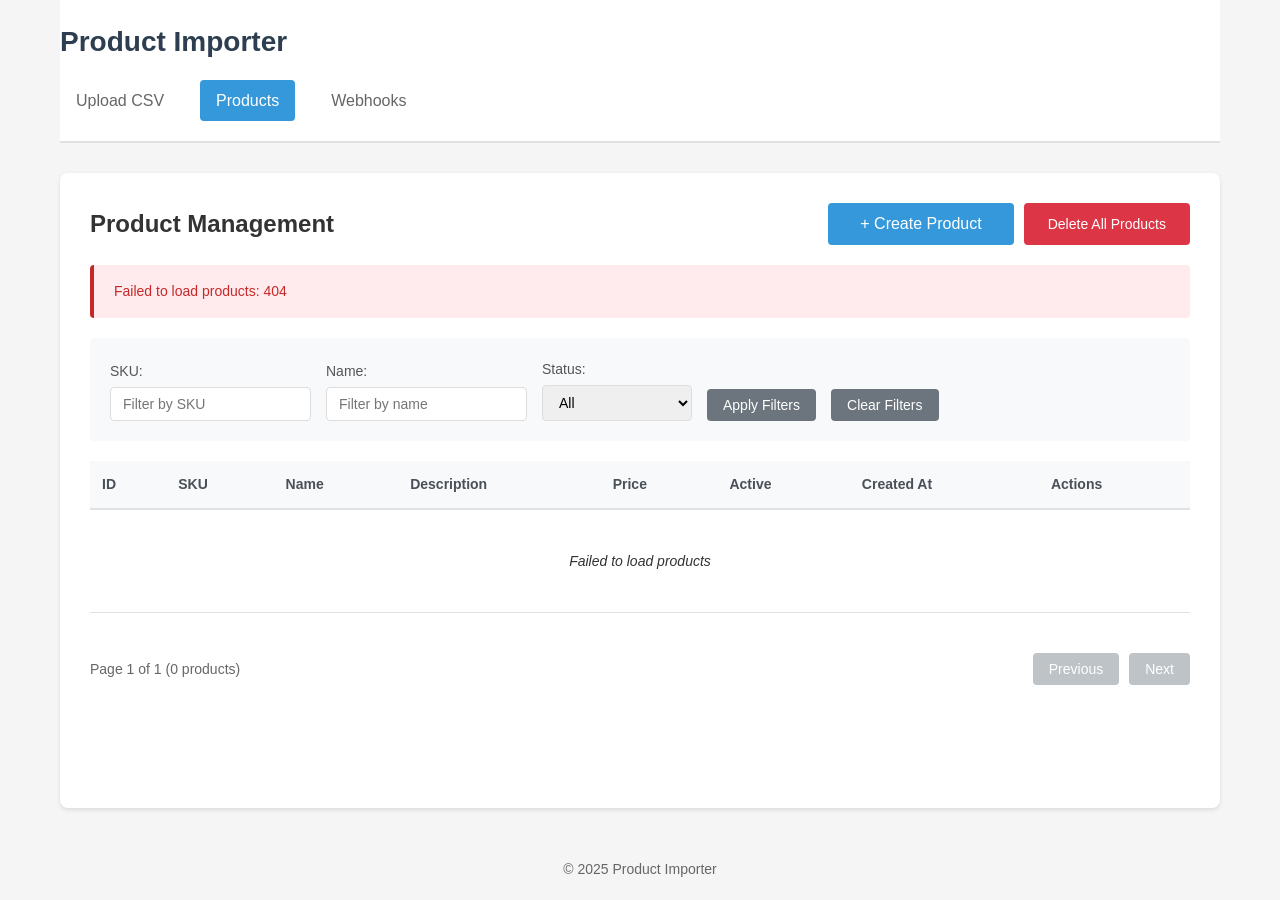
==== frontend/products.html @ 50454045 "Add product management functionality with pagination, filtering, and CRUD operations - Implement pro" ====
<!DOCTYPE html>
<html lang="en">
<head>
    <meta charset="UTF-8">
    <meta name="viewport" content="width=device-width, initial-scale=1.0">
    <title>Product Importer - Products</title>
    <link rel="stylesheet" href="styles.css">
</head>
<body>
    <div class="container">
        <header>
            <h1>Product Importer</h1>
            <nav>
                <a href="/">Upload CSV</a>
                <a href="/products.html" class="active">Products</a>
                <a href="/webhooks.html">Webhooks</a>
            </nav>
        </header>

        <main>
            <section class="products-section">
                <div class="section-header">
                    <h2>Product Management</h2>
                    <div class="header-actions">
                        <button id="createProductBtn" class="btn-primary">+ Create Product</button>
                        <button id="deleteAllBtn" class="btn-danger">Delete All Products</button>
                    </div>
                </div>

                <!-- Alert/Message Area -->
                <div id="alertSection" class="alert-section hidden">
                    <div id="alertMessage" class="alert-message"></div>
                </div>

                <!-- Filter Bar -->
                <div class="filter-bar">
                    <div class="filter-group">
                        <label for="filterSku">SKU:</label>
                        <input type="text" id="filterSku" placeholder="Filter by SKU">
                    </div>
                    <div class="filter-group">
                        <label for="filterName">Name:</label>
                        <input type="text" id="filterName" placeholder="Filter by name">
                    </div>
                    <div class="filter-group">
                        <label for="filterActive">Status:</label>
                        <select id="filterActive">
                            <option value="">All</option>
                            <option value="true">Active</option>
                            <option value="false">Inactive</option>
                        </select>
                    </div>
                    <button id="applyFiltersBtn" class="btn-secondary">Apply Filters</button>
                    <button id="clearFiltersBtn" class="btn-secondary">Clear Filters</button>
                </div>

                <!-- Products Table -->
                <div class="table-wrapper">
                    <table class="products-table">
                        <thead>
                            <tr>
                                <th>ID</th>
                                <th>SKU</th>
                                <th>Name</th>
                                <th>Description</th>
                                <th>Price</th>
                                <th>Active</th>
                                <th>Created At</th>
                                <th>Actions</th>
                            </tr>
                        </thead>
                        <tbody id="productsTableBody">
                            <tr>
                                <td colspan="8" class="loading-cell">Loading products...</td>
                            </tr>
                        </tbody>
                    </table>
                </div>

                <!-- Pagination Controls -->
                <div class="pagination-controls">
                    <div class="pagination-info">
                        <span id="paginationInfo">Page 1 of 1 (0 products)</span>
                    </div>
                    <div class="pagination-buttons">
                        <button id="prevPageBtn" class="btn-secondary" disabled>Previous</button>
                        <button id="nextPageBtn" class="btn-secondary" disabled>Next</button>
                    </div>
                </div>
            </section>
        </main>

        <footer>
            <p>&copy; 2025 Product Importer</p>
        </footer>
    </div>

    <!-- Product Modal (Create/Edit) -->
    <div id="productModal" class="modal hidden">
        <div class="modal-content">
            <div class="modal-header">
                <h3 id="modalTitle">Create Product</h3>
                <button class="modal-close" id="closeModalBtn">&times;</button>
            </div>
            <form id="productForm">
                <input type="hidden" id="productId">
                
                <div class="form-group">
                    <label for="productSku">SKU *</label>
                    <input type="text" id="productSku" required>
                </div>

                <div class="form-group">
                    <label for="productName">Name *</label>
                    <input type="text" id="productName" required>
                </div>

                <div class="form-group">
                    <label for="productDescription">Description</label>
                    <textarea id="productDescription" rows="3"></textarea>
                </div>

                <div class="form-group">
                    <label for="productPrice">Price</label>
                    <input type="number" id="productPrice" step="0.01" min="0">
                </div>

                <div class="form-group checkbox-group">
                    <label>
                        <input type="checkbox" id="productActive" checked>
                        <span>Active</span>
                    </label>
                </div>

                <div class="modal-footer">
                    <button type="button" class="btn-secondary" id="cancelModalBtn">Cancel</button>
                    <button type="submit" class="btn-primary">Save Product</button>
                </div>
            </form>
        </div>
    </div>

    <script src="app.js"></script>
    <script>
        // Initialize products page when DOM is loaded
        if (document.getElementById('productsTableBody')) {
            initializeProductsPage();
        }
    </script>
</body>
</html>
---- frontend/styles.css ----
/* Reset and base styles */
* {
    margin: 0;
    padding: 0;
    box-sizing: border-box;
}

body {
    font-family: -apple-system, BlinkMacSystemFont, 'Segoe UI', Roboto, Oxygen, Ubuntu, Cantarell, sans-serif;
    line-height: 1.6;
    color: #333;
    background-color: #f5f5f5;
    min-height: 100vh;
}

/* Container */
.container {
    max-width: 1200px;
    margin: 0 auto;
    padding: 0 20px;
    display: flex;
    flex-direction: column;
    min-height: 100vh;
}

/* Header */
header {
    background-color: #fff;
    padding: 20px 0;
    margin-bottom: 30px;
    border-bottom: 2px solid #e0e0e0;
}

header h1 {
    font-size: 28px;
    color: #2c3e50;
    margin-bottom: 15px;
}

nav {
    display: flex;
    gap: 20px;
}

nav a {
    text-decoration: none;
    color: #666;
    padding: 8px 16px;
    border-radius: 4px;
    transition: all 0.3s ease;
}

nav a:hover {
    background-color: #f0f0f0;
    color: #333;
}

nav a.active {
    background-color: #3498db;
    color: #fff;
}

/* Main content */
main {
    flex: 1;
    background-color: #fff;
    padding: 30px;
    border-radius: 8px;
    box-shadow: 0 2px 4px rgba(0, 0, 0, 0.1);
}

/* Upload section */
.upload-section h2 {
    font-size: 24px;
    color: #2c3e50;
    margin-bottom: 10px;
}

.instructions {
    color: #666;
    margin-bottom: 30px;
}

.upload-form {
    display: flex;
    gap: 15px;
    align-items: center;
    margin-bottom: 30px;
    flex-wrap: wrap;
}

/* File picker */
.file-picker-wrapper {
    position: relative;
}

.file-picker-wrapper input[type="file"] {
    position: absolute;
    opacity: 0;
    width: 0;
    height: 0;
}

.file-label {
    display: inline-block;
    padding: 12px 24px;
    background-color: #fff;
    border: 2px solid #ddd;
    border-radius: 4px;
    cursor: pointer;
    transition: all 0.3s ease;
    min-width: 250px;
}

.file-label:hover {
    border-color: #3498db;
    background-color: #f8f9fa;
}

.file-label span {
    color: #666;
}

/* Buttons */
.btn-primary {
    padding: 12px 32px;
    background-color: #3498db;
    color: #fff;
    border: none;
    border-radius: 4px;
    font-size: 16px;
    cursor: pointer;
    transition: all 0.3s ease;
}

.btn-primary:hover:not(:disabled) {
    background-color: #2980b9;
}

.btn-primary:disabled {
    background-color: #bdc3c7;
    cursor: not-allowed;
}

/* Progress section */
.progress-section {
    margin-bottom: 30px;
}

.progress-bar-container {
    width: 100%;
    height: 30px;
    background-color: #e0e0e0;
    border-radius: 15px;
    overflow: hidden;
    margin-bottom: 10px;
}

.progress-bar {
    height: 100%;
    background: linear-gradient(90deg, #3498db, #2ecc71);
    width: 0%;
    transition: width 0.3s ease;
    border-radius: 15px;
}

.progress-text {
    text-align: center;
    font-size: 18px;
    font-weight: bold;
    color: #2c3e50;
}

/* Status section */
.status-section {
    padding: 20px;
    border-radius: 4px;
    margin-bottom: 20px;
}

.status-message {
    font-size: 16px;
    font-weight: 500;
    margin-bottom: 10px;
}

.status-details {
    font-size: 14px;
    color: #666;
}

.status-info {
    background-color: #e3f2fd;
    color: #1976d2;
    border-left: 4px solid #1976d2;
}

.status-success {
    background-color: #e8f5e9;
    color: #388e3c;
    border-left: 4px solid #388e3c;
}

.status-error {
    background-color: #ffebee;
    color: #c62828;
    border-left: 4px solid #c62828;
}

/* Utility classes */
.hidden {
    display: none !important;
}

/* Footer */
footer {
    text-align: center;
    padding: 20px 0;
    color: #666;
    font-size: 14px;
    margin-top: 30px;
}

/* Responsive design */
@media (max-width: 768px) {
    .upload-form {
        flex-direction: column;
        align-items: stretch;
    }
    
    .file-label {
        min-width: 100%;
        text-align: center;
    }
    
    .btn-primary {
        width: 100%;
    }
}

/* =============================================================================
   PRODUCTS PAGE STYLES
   ============================================================================= */

/* Section header */
.section-header {
    display: flex;
    justify-content: space-between;
    align-items: center;
    margin-bottom: 20px;
    flex-wrap: wrap;
    gap: 15px;
}

.section-header h2 {
    margin: 0;
}

.header-actions {
    display: flex;
    gap: 10px;
}

/* Alert section */
.alert-section {
    margin-bottom: 20px;
}

.alert-message {
    padding: 15px 20px;
    border-radius: 4px;
    font-size: 14px;
    border-left: 4px solid;
}

.alert-success {
    background-color: #e8f5e9;
    color: #388e3c;
    border-left-color: #388e3c;
}

.alert-error {
    background-color: #ffebee;
    color: #c62828;
    border-left-color: #c62828;
}

.alert-info {
    background-color: #e3f2fd;
    color: #1976d2;
    border-left-color: #1976d2;
}

/* Filter bar */
.filter-bar {
    display: flex;
    gap: 15px;
    align-items: flex-end;
    padding: 20px;
    background-color: #f8f9fa;
    border-radius: 4px;
    margin-bottom: 20px;
    flex-wrap: wrap;
}

.filter-group {
    display: flex;
    flex-direction: column;
    gap: 5px;
}

.filter-group label {
    font-size: 14px;
    font-weight: 500;
    color: #555;
}

.filter-group input,
.filter-group select {
    padding: 8px 12px;
    border: 1px solid #ddd;
    border-radius: 4px;
    font-size: 14px;
    min-width: 150px;
}

.filter-group input:focus,
.filter-group select:focus {
    outline: none;
    border-color: #3498db;
}

/* Buttons */
.btn-secondary {
    padding: 8px 16px;
    background-color: #6c757d;
    color: #fff;
    border: none;
    border-radius: 4px;
    font-size: 14px;
    cursor: pointer;
    transition: all 0.3s ease;
}

.btn-secondary:hover:not(:disabled) {
    background-color: #5a6268;
}

.btn-secondary:disabled {
    background-color: #bdc3c7;
    cursor: not-allowed;
}

.btn-danger {
    padding: 12px 24px;
    background-color: #dc3545;
    color: #fff;
    border: none;
    border-radius: 4px;
    font-size: 14px;
    cursor: pointer;
    transition: all 0.3s ease;
}

.btn-danger:hover {
    background-color: #c82333;
}

.btn-small {
    padding: 6px 12px;
    font-size: 13px;
    border: none;
    border-radius: 3px;
    cursor: pointer;
    transition: all 0.2s ease;
}

.btn-edit {
    background-color: #17a2b8;
    color: #fff;
}

.btn-edit:hover {
    background-color: #138496;
}

.btn-delete {
    background-color: #dc3545;
    color: #fff;
}

.btn-delete:hover {
    background-color: #c82333;
}

/* Table */
.table-wrapper {
    overflow-x: auto;
    margin-bottom: 20px;
}

.products-table {
    width: 100%;
    border-collapse: collapse;
    background-color: #fff;
}

.products-table thead {
    background-color: #f8f9fa;
    border-bottom: 2px solid #dee2e6;
}

.products-table th {
    padding: 12px;
    text-align: left;
    font-weight: 600;
    color: #495057;
    font-size: 14px;
}

.products-table td {
    padding: 12px;
    border-bottom: 1px solid #dee2e6;
    font-size: 14px;
    color: #333;
}

.products-table tbody tr:hover {
    background-color: #f8f9fa;
}

.loading-cell,
.empty-cell,
.error-cell {
    text-align: center;
    padding: 40px !important;
    color: #666;
    font-style: italic;
}

.error-cell {
    color: #c62828;
}

.description-cell {
    max-width: 300px;
    overflow: hidden;
    text-overflow: ellipsis;
    white-space: nowrap;
}

.actions-cell {
    display: flex;
    gap: 8px;
}

/* Badges */
.badge {
    display: inline-block;
    padding: 4px 10px;
    border-radius: 12px;
    font-size: 12px;
    font-weight: 500;
}

.badge-success {
    background-color: #d4edda;
    color: #155724;
}

.badge-inactive {
    background-color: #f8d7da;
    color: #721c24;
}

/* Pagination */
.pagination-controls {
    display: flex;
    justify-content: space-between;
    align-items: center;
    padding: 20px 0;
    flex-wrap: wrap;
    gap: 15px;
}

.pagination-info {
    color: #666;
    font-size: 14px;
}

.pagination-buttons {
    display: flex;
    gap: 10px;
}

/* Modal */
.modal {
    position: fixed;
    top: 0;
    left: 0;
    width: 100%;
    height: 100%;
    background-color: rgba(0, 0, 0, 0.5);
    display: flex;
    justify-content: center;
    align-items: center;
    z-index: 1000;
}

.modal-content {
    background-color: #fff;
    border-radius: 8px;
    width: 90%;
    max-width: 600px;
    max-height: 90vh;
    overflow-y: auto;
    box-shadow: 0 4px 20px rgba(0, 0, 0, 0.3);
}

.modal-header {
    display: flex;
    justify-content: space-between;
    align-items: center;
    padding: 20px;
    border-bottom: 1px solid #dee2e6;
}

.modal-header h3 {
    margin: 0;
    font-size: 20px;
    color: #2c3e50;
}

.modal-close {
    background: none;
    border: none;
    font-size: 28px;
    color: #666;
    cursor: pointer;
    line-height: 1;
    padding: 0;
    width: 30px;
    height: 30px;
    display: flex;
    align-items: center;
    justify-content: center;
}

.modal-close:hover {
    color: #333;
}

.modal form {
    padding: 20px;
}

.form-group {
    margin-bottom: 20px;
}

.form-group label {
    display: block;
    margin-bottom: 5px;
    font-weight: 500;
    color: #333;
    font-size: 14px;
}

.form-group input[type="text"],
.form-group input[type="number"],
.form-group textarea {
    width: 100%;
    padding: 10px 12px;
    border: 1px solid #ddd;
    border-radius: 4px;
    font-size: 14px;
    font-family: inherit;
}

.form-group input:focus,
.form-group textarea:focus {
    outline: none;
    border-color: #3498db;
}

.form-group textarea {
    resize: vertical;
}

.checkbox-group {
    display: flex;
    align-items: center;
}

.checkbox-group label {
    display: flex;
    align-items: center;
    gap: 8px;
    cursor: pointer;
    margin-bottom: 0;
}

.checkbox-group input[type="checkbox"] {
    width: 18px;
    height: 18px;
    cursor: pointer;
}

.modal-footer {
    display: flex;
    justify-content: flex-end;
    gap: 10px;
    padding-top: 20px;
    border-top: 1px solid #dee2e6;
}

/* Responsive for products page */
@media (max-width: 768px) {
    .section-header {
        flex-direction: column;
        align-items: flex-start;
    }
    
    .header-actions {
        width: 100%;
        flex-direction: column;
    }
    
    .header-actions button {
        width: 100%;
    }
    
    .filter-bar {
        flex-direction: column;
        align-items: stretch;
    }
    
    .filter-group input,
    .filter-group select {
        min-width: 100%;
    }
    
    .table-wrapper {
        overflow-x: scroll;
    }
    
    .products-table {
        min-width: 800px;
    }
    
    .pagination-controls {
        flex-direction: column;
        align-items: center;
    }
}
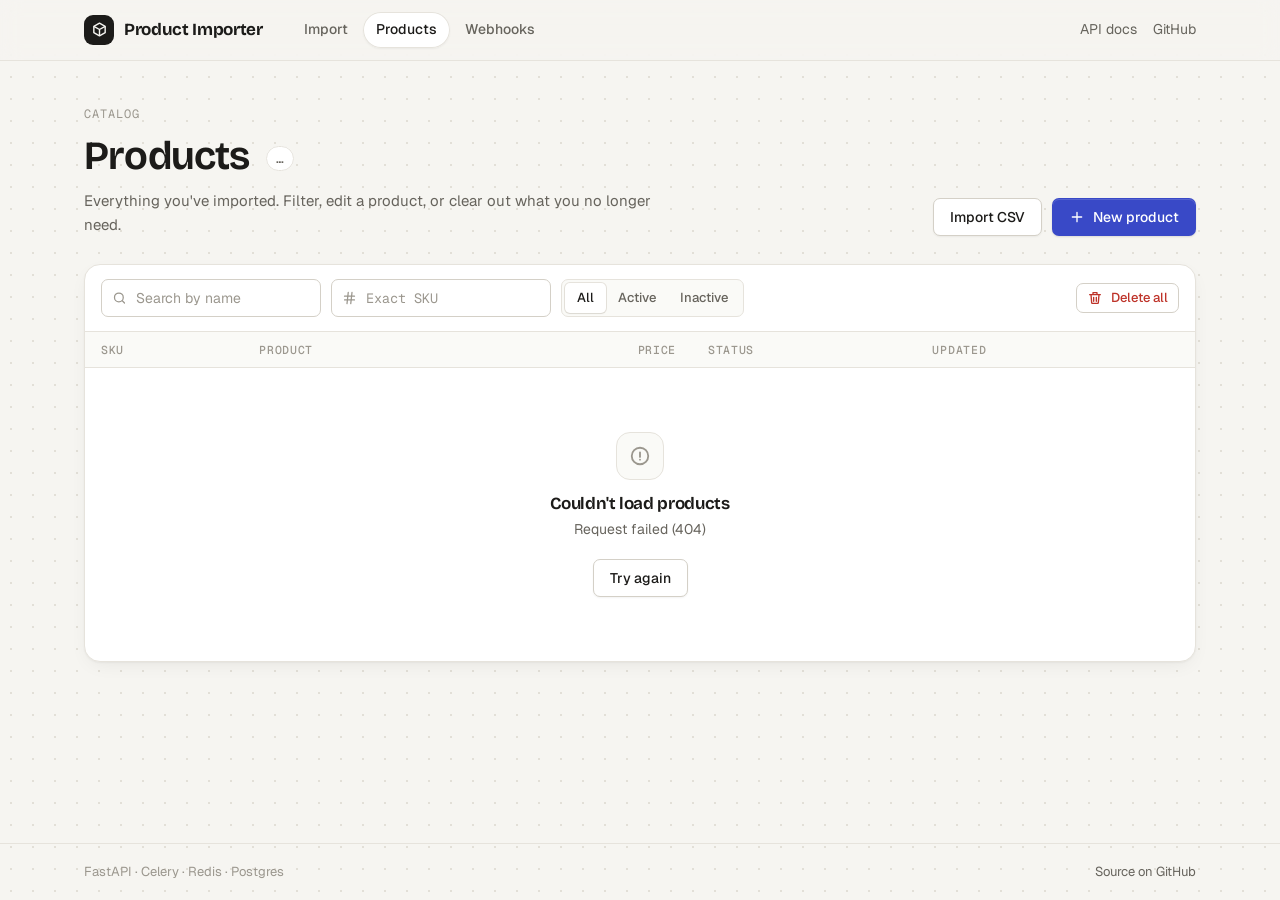
==== commit b917fc11: "Redesign frontend (live import progress, search, modals, toasts, dark mode) and add sample catalog" ====
--- a/frontend/products.html
+++ b/frontend/products.html
@@ -1,152 +1,161 @@
 <!DOCTYPE html>
 <html lang="en">
 <head>
-    <meta charset="UTF-8">
-    <meta name="viewport" content="width=device-width, initial-scale=1.0">
-    <title>Product Importer - Products</title>
-    <link rel="stylesheet" href="styles.css">
+  <meta charset="utf-8">
+  <meta name="viewport" content="width=device-width, initial-scale=1">
+  <title>Products · Product Importer</title>
+  <meta name="description" content="Browse, filter and edit the imported product catalog.">
+  <link rel="icon" href="data:image/svg+xml,%3Csvg xmlns='http://www.w3.org/2000/svg' viewBox='0 0 32 32'%3E%3Crect width='32' height='32' rx='8' fill='%231c1b19'/%3E%3Cpath d='M9 12l7-4 7 4v8l-7 4-7-4z M9 12l7 4 7-4 M16 16v8' fill='none' stroke='%23f6f5f1' stroke-width='2' stroke-linejoin='round'/%3E%3C/svg%3E">
+  <link rel="preconnect" href="https://fonts.googleapis.com">
+  <link rel="preconnect" href="https://fonts.gstatic.com" crossorigin>
+  <link href="https://fonts.googleapis.com/css2?family=Bricolage+Grotesque:opsz,wght@12..96,500..700&family=Geist:wght@400;500;600&family=Geist+Mono:wght@400;500&display=swap" rel="stylesheet">
+  <link rel="stylesheet" href="styles.css">
 </head>
-<body>
-    <div class="container">
-        <header>
-            <h1>Product Importer</h1>
-            <nav>
-                <a href="/">Upload CSV</a>
-                <a href="/products.html" class="active">Products</a>
-                <a href="/webhooks.html">Webhooks</a>
-            </nav>
-        </header>
+<body data-page="products">
+  <header class="site-header">
+    <div class="header-inner">
+      <a class="brand" href="/">
+        <span class="brand-mark"><svg viewBox="0 0 24 24" fill="none" stroke="currentColor" stroke-width="2" stroke-linejoin="round"><path d="M4 7.5 12 3l8 4.5v9L12 21l-8-4.5z"/><path d="m4 7.5 8 4.5 8-4.5M12 12v9"/></svg></span>
+        Product Importer
+      </a>
+      <nav class="nav" aria-label="Main">
+        <a href="/">Import</a>
+        <a href="/products.html" aria-current="page">Products</a>
+        <a href="/webhooks.html">Webhooks</a>
+      </nav>
+      <div class="header-links">
+        <a href="/docs">API docs</a>
+        <a href="https://github.com/VedPawar1410/product-importer">GitHub</a>
+      </div>
+    </div>
+  </header>
 
-        <main>
-            <section class="products-section">
-                <div class="section-header">
-                    <h2>Product Management</h2>
-                    <div class="header-actions">
-                        <button id="createProductBtn" class="btn-primary">+ Create Product</button>
-                        <button id="deleteAllBtn" class="btn-danger">Delete All Products</button>
-                    </div>
-                </div>
-
-                <!-- Alert/Message Area -->
-                <div id="alertSection" class="alert-section hidden">
-                    <div id="alertMessage" class="alert-message"></div>
-                </div>
-
-                <!-- Filter Bar -->
-                <div class="filter-bar">
-                    <div class="filter-group">
-                        <label for="filterSku">SKU:</label>
-                        <input type="text" id="filterSku" placeholder="Filter by SKU">
-                    </div>
-                    <div class="filter-group">
-                        <label for="filterName">Name:</label>
-                        <input type="text" id="filterName" placeholder="Filter by name">
-                    </div>
-                    <div class="filter-group">
-                        <label for="filterActive">Status:</label>
-                        <select id="filterActive">
-                            <option value="">All</option>
-                            <option value="true">Active</option>
-                            <option value="false">Inactive</option>
-                        </select>
-                    </div>
-                    <button id="applyFiltersBtn" class="btn-secondary">Apply Filters</button>
-                    <button id="clearFiltersBtn" class="btn-secondary">Clear Filters</button>
-                </div>
-
-                <!-- Products Table -->
-                <div class="table-wrapper">
-                    <table class="products-table">
-                        <thead>
-                            <tr>
-                                <th>ID</th>
-                                <th>SKU</th>
-                                <th>Name</th>
-                                <th>Description</th>
-                                <th>Price</th>
-                                <th>Active</th>
-                                <th>Created At</th>
-                                <th>Actions</th>
-                            </tr>
-                        </thead>
-                        <tbody id="productsTableBody">
-                            <tr>
-                                <td colspan="8" class="loading-cell">Loading products...</td>
-                            </tr>
-                        </tbody>
-                    </table>
-                </div>
-
-                <!-- Pagination Controls -->
-                <div class="pagination-controls">
-                    <div class="pagination-info">
-                        <span id="paginationInfo">Page 1 of 1 (0 products)</span>
-                    </div>
-                    <div class="pagination-buttons">
-                        <button id="prevPageBtn" class="btn-secondary" disabled>Previous</button>
-                        <button id="nextPageBtn" class="btn-secondary" disabled>Next</button>
-                    </div>
-                </div>
-            </section>
-        </main>
-
-        <footer>
-            <p>&copy; 2025 Product Importer</p>
-        </footer>
+  <main>
+    <div class="page-head reveal">
+      <div>
+        <p class="eyebrow">Catalog</p>
+        <h1 class="page-title">Products <span class="count-badge" id="totalBadge">…</span></h1>
+        <p class="page-sub">Everything you've imported. Filter, edit a product, or clear out what you no longer need.</p>
+      </div>
+      <div style="display: flex; gap: 10px">
+        <a class="btn btn-secondary" href="/">Import CSV</a>
+        <button type="button" class="btn btn-primary" id="newProductBtn">
+          <svg viewBox="0 0 24 24" fill="none" stroke="currentColor" stroke-width="2" stroke-linecap="round"><path d="M12 5v14M5 12h14"/></svg>
+          New product
+        </button>
+      </div>
     </div>
 
-    <!-- Product Modal (Create/Edit) -->
-    <div id="productModal" class="modal hidden">
-        <div class="modal-content">
-            <div class="modal-header">
-                <h3 id="modalTitle">Create Product</h3>
-                <button class="modal-close" id="closeModalBtn">&times;</button>
-            </div>
-            <form id="productForm">
-                <input type="hidden" id="productId">
-                
-                <div class="form-group">
-                    <label for="productSku">SKU *</label>
-                    <input type="text" id="productSku" required>
-                </div>
+    <section class="card reveal reveal-2" aria-label="Product list">
+      <div class="toolbar">
+        <div class="input-icon">
+          <svg viewBox="0 0 24 24" fill="none" stroke="currentColor" stroke-width="2" stroke-linecap="round"><circle cx="11" cy="11" r="7"/><path d="m20 20-3.5-3.5"/></svg>
+          <input class="input" id="filterName" type="search" placeholder="Search by name" aria-label="Search by name" autocomplete="off">
+        </div>
+        <div class="input-icon">
+          <svg viewBox="0 0 24 24" fill="none" stroke="currentColor" stroke-width="2" stroke-linecap="round"><path d="M4 9h16M4 15h16M10 3 8 21M16 3l-2 18"/></svg>
+          <input class="input mono" id="filterSku" type="search" placeholder="Exact SKU" aria-label="Exact SKU" autocomplete="off">
+        </div>
+        <div class="segmented" role="group" aria-label="Status">
+          <button type="button" data-active="" aria-pressed="true">All</button>
+          <button type="button" data-active="true" aria-pressed="false">Active</button>
+          <button type="button" data-active="false" aria-pressed="false">Inactive</button>
+        </div>
+        <span class="spacer"></span>
+        <button type="button" class="btn btn-danger-ghost btn-sm" id="bulkDeleteBtn">
+          <svg viewBox="0 0 24 24" fill="none" stroke="currentColor" stroke-width="2" stroke-linecap="round" stroke-linejoin="round"><path d="M4 7h16M10 11v6M14 11v6M6 7l1 12a1 1 0 0 0 1 1h8a1 1 0 0 0 1-1l1-12M9 7V4h6v3"/></svg>
+          <span id="bulkDeleteLabel">Delete all</span>
+        </button>
+      </div>
 
-                <div class="form-group">
-                    <label for="productName">Name *</label>
-                    <input type="text" id="productName" required>
-                </div>
+      <div class="table-wrap">
+        <table class="table">
+          <thead>
+            <tr>
+              <th>SKU</th>
+              <th>Product</th>
+              <th class="num">Price</th>
+              <th>Status</th>
+              <th>Updated</th>
+              <th class="actions"><span hidden>Actions</span></th>
+            </tr>
+          </thead>
+          <tbody id="productRows"></tbody>
+        </table>
+      </div>
+      <div id="productsEmpty" hidden></div>
 
-                <div class="form-group">
-                    <label for="productDescription">Description</label>
-                    <textarea id="productDescription" rows="3"></textarea>
-                </div>
+      <div class="pagination" id="pagination" hidden>
+        <span id="pageSummary"></span>
+        <div class="pager">
+          <button type="button" class="btn btn-secondary btn-sm" id="prevPage" aria-label="Previous page">
+            <svg viewBox="0 0 24 24" fill="none" stroke="currentColor" stroke-width="2" stroke-linecap="round" stroke-linejoin="round"><path d="m15 18-6-6 6-6"/></svg>
+          </button>
+          <span id="pageLabel" class="mono"></span>
+          <button type="button" class="btn btn-secondary btn-sm" id="nextPage" aria-label="Next page">
+            <svg viewBox="0 0 24 24" fill="none" stroke="currentColor" stroke-width="2" stroke-linecap="round" stroke-linejoin="round"><path d="m9 18 6-6-6-6"/></svg>
+          </button>
+        </div>
+      </div>
+    </section>
+  </main>
 
-                <div class="form-group">
-                    <label for="productPrice">Price</label>
-                    <input type="number" id="productPrice" step="0.01" min="0">
-                </div>
+  <footer class="site-footer">
+    <div class="footer-inner">
+      <span>FastAPI · Celery · Redis · Postgres</span>
+      <a href="https://github.com/VedPawar1410/product-importer">Source on GitHub</a>
+    </div>
+  </footer>
 
-                <div class="form-group checkbox-group">
-                    <label>
-                        <input type="checkbox" id="productActive" checked>
-                        <span>Active</span>
-                    </label>
-                </div>
+  <!-- Create / edit product -->
+  <dialog class="modal" id="productModal" aria-labelledby="productModalTitle">
+    <form id="productForm" novalidate>
+      <div class="modal-head">
+        <h2 id="productModalTitle">New product</h2>
+        <button type="button" class="icon-btn" data-close aria-label="Close">
+          <svg viewBox="0 0 24 24" fill="none" stroke="currentColor" stroke-width="2" stroke-linecap="round"><path d="M18 6 6 18M6 6l12 12"/></svg>
+        </button>
+      </div>
+      <div class="modal-body">
+        <div class="form-error" id="productFormError" hidden></div>
+        <div class="row">
+          <div class="field">
+            <label for="productSku">SKU</label>
+            <input class="input mono" id="productSku" required autocomplete="off">
+          </div>
+          <div class="field">
+            <label for="productPrice">Price</label>
+            <input class="input mono" id="productPrice" type="number" step="0.01" min="0" placeholder="0.00">
+          </div>
+        </div>
+        <div class="field">
+          <label for="productName">Name</label>
+          <input class="input" id="productName" required autocomplete="off">
+        </div>
+        <div class="field">
+          <label for="productDescription">Description</label>
+          <textarea class="textarea" id="productDescription" rows="3"></textarea>
+        </div>
+        <label class="switch"><input type="checkbox" id="productActive" checked> Active</label>
+      </div>
+      <div class="modal-foot">
+        <button type="button" class="btn btn-ghost" data-close>Cancel</button>
+        <button type="submit" class="btn btn-primary" id="productSubmit">Save product</button>
+      </div>
+    </form>
+  </dialog>
 
-                <div class="modal-footer">
-                    <button type="button" class="btn-secondary" id="cancelModalBtn">Cancel</button>
-                    <button type="submit" class="btn-primary">Save Product</button>
-                </div>
-            </form>
-        </div>
+  <!-- Confirmation -->
+  <dialog class="modal" id="confirmModal" aria-labelledby="confirmTitle">
+    <div class="modal-head"><h2 id="confirmTitle">Are you sure?</h2></div>
+    <div class="modal-body"><p class="modal-text" id="confirmText"></p></div>
+    <div class="modal-foot">
+      <button type="button" class="btn btn-ghost" data-close>Cancel</button>
+      <button type="button" class="btn btn-danger" id="confirmBtn">Delete</button>
     </div>
+  </dialog>
 
-    <script src="app.js"></script>
-    <script>
-        // Initialize products page when DOM is loaded
-        if (document.getElementById('productsTableBody')) {
-            initializeProductsPage();
-        }
-    </script>
+  <div class="toasts" id="toasts" aria-live="polite"></div>
+  <script src="app.js"></script>
 </body>
 </html>
-
--- a/frontend/styles.css
+++ b/frontend/styles.css
@@ -1,656 +1,701 @@
-/* Reset and base styles */
-* {
-    margin: 0;
-    padding: 0;
-    box-sizing: border-box;
-}
+/* ==========================================================================
+   Product Importer – design system
+   Clean light SaaS, "precision instrument": warm paper, hairline borders,
+   one cobalt accent, monospace for data. Dark mode follows the OS.
+   ========================================================================== */
+
+:root {
+  --bg: #f6f5f1;
+  --surface: #ffffff;
+  --surface-2: #fafaf7;
+  --border: #e6e3dc;
+  --border-strong: #d4d0c7;
+  --text: #1c1b19;
+  --muted: #67645d;
+  --subtle: #9b978e;
+  --dot: #e2dfd7;
+
+  --accent: #3949c7;
+  --accent-hover: #2d3bab;
+  --accent-soft: #eef0fc;
+  --accent-ring: rgba(57, 73, 199, 0.22);
+
+  --success: #127349;
+  --success-soft: #e6f4ec;
+  --danger: #be3329;
+  --danger-hover: #a3291f;
+  --danger-soft: #fcecea;
+  --warning: #9a5a06;
+  --warning-soft: #fbf1e1;
+
+  --radius-sm: 7px;
+  --radius: 11px;
+  --radius-lg: 16px;
+  --shadow-sm: 0 1px 2px rgba(28, 27, 25, 0.05);
+  --shadow: 0 1px 2px rgba(28, 27, 25, 0.04), 0 6px 20px -6px rgba(28, 27, 25, 0.08);
+  --shadow-lg: 0 2px 6px rgba(28, 27, 25, 0.05), 0 24px 60px -12px rgba(28, 27, 25, 0.22);
+
+  --font-display: "Bricolage Grotesque", ui-sans-serif, system-ui, sans-serif;
+  --font-body: "Geist", ui-sans-serif, system-ui, sans-serif;
+  --font-mono: "Geist Mono", ui-monospace, "SF Mono", Menlo, monospace;
+
+  --ease: cubic-bezier(0.2, 0.8, 0.2, 1);
+  color-scheme: light;
+}
+
+@media (prefers-color-scheme: dark) {
+  :root {
+    --bg: #121211;
+    --surface: #1a1a18;
+    --surface-2: #1f1f1d;
+    --border: #2c2b28;
+    --border-strong: #3a3935;
+    --text: #efede8;
+    --muted: #a9a59c;
+    --subtle: #79766e;
+    --dot: #22221f;
+
+    --accent: #7d8bff;
+    --accent-hover: #97a2ff;
+    --accent-soft: rgba(125, 139, 255, 0.12);
+    --accent-ring: rgba(125, 139, 255, 0.3);
+
+    --success: #4cc08a;
+    --success-soft: rgba(76, 192, 138, 0.12);
+    --danger: #f0776c;
+    --danger-hover: #f58f86;
+    --danger-soft: rgba(240, 119, 108, 0.12);
+    --warning: #e7a948;
+    --warning-soft: rgba(231, 169, 72, 0.12);
+
+    --shadow-sm: 0 1px 2px rgba(0, 0, 0, 0.3);
+    --shadow: 0 1px 2px rgba(0, 0, 0, 0.3), 0 8px 24px -8px rgba(0, 0, 0, 0.5);
+    --shadow-lg: 0 24px 60px -12px rgba(0, 0, 0, 0.7);
+    color-scheme: dark;
+  }
+}
+
+/* --- Base ---------------------------------------------------------------- */
+
+*, *::before, *::after { box-sizing: border-box; }
+
+html { -webkit-text-size-adjust: 100%; }
 
 body {
-    font-family: -apple-system, BlinkMacSystemFont, 'Segoe UI', Roboto, Oxygen, Ubuntu, Cantarell, sans-serif;
-    line-height: 1.6;
-    color: #333;
-    background-color: #f5f5f5;
-    min-height: 100vh;
-}
-
-/* Container */
-.container {
-    max-width: 1200px;
-    margin: 0 auto;
-    padding: 0 20px;
-    display: flex;
-    flex-direction: column;
-    min-height: 100vh;
-}
-
-/* Header */
-header {
-    background-color: #fff;
-    padding: 20px 0;
-    margin-bottom: 30px;
-    border-bottom: 2px solid #e0e0e0;
-}
-
-header h1 {
-    font-size: 28px;
-    color: #2c3e50;
-    margin-bottom: 15px;
-}
-
-nav {
-    display: flex;
-    gap: 20px;
-}
-
-nav a {
-    text-decoration: none;
-    color: #666;
-    padding: 8px 16px;
-    border-radius: 4px;
-    transition: all 0.3s ease;
-}
-
-nav a:hover {
-    background-color: #f0f0f0;
-    color: #333;
-}
-
-nav a.active {
-    background-color: #3498db;
-    color: #fff;
-}
-
-/* Main content */
+  margin: 0;
+  min-height: 100vh;
+  display: flex;
+  flex-direction: column;
+  font-family: var(--font-body);
+  font-size: 15px;
+  line-height: 1.55;
+  color: var(--text);
+  background-color: var(--bg);
+  /* faint dot grid: graph paper for a data tool */
+  background-image: radial-gradient(var(--dot) 1px, transparent 1.2px);
+  background-size: 22px 22px;
+  -webkit-font-smoothing: antialiased;
+}
+
+h1, h2, h3 {
+  font-family: var(--font-display);
+  font-weight: 650;
+  letter-spacing: -0.02em;
+  line-height: 1.15;
+  margin: 0;
+}
+
+a { color: var(--accent); text-decoration: none; }
+a:hover { color: var(--accent-hover); }
+
+code, .mono { font-family: var(--font-mono); font-size: 0.92em; }
+
+:focus-visible {
+  outline: 2px solid var(--accent);
+  outline-offset: 2px;
+  border-radius: 4px;
+}
+
+[hidden] { display: none !important; }
+
+/* --- Header -------------------------------------------------------------- */
+
+.site-header {
+  position: sticky;
+  top: 0;
+  z-index: 20;
+  background: color-mix(in srgb, var(--bg) 82%, transparent);
+  backdrop-filter: saturate(1.4) blur(10px);
+  -webkit-backdrop-filter: saturate(1.4) blur(10px);
+  border-bottom: 1px solid var(--border);
+}
+
+.header-inner {
+  max-width: 1160px;
+  margin: 0 auto;
+  padding: 12px 24px;
+  display: flex;
+  align-items: center;
+  gap: 28px;
+}
+
+.brand {
+  display: flex;
+  align-items: center;
+  gap: 10px;
+  color: var(--text);
+  font-family: var(--font-display);
+  font-weight: 700;
+  font-size: 17px;
+  letter-spacing: -0.02em;
+}
+.brand:hover { color: var(--text); }
+
+.brand-mark {
+  width: 30px; height: 30px;
+  display: grid; place-items: center;
+  border-radius: 9px;
+  background: var(--text);
+  color: var(--bg);
+}
+.brand-mark svg { width: 17px; height: 17px; }
+
+.nav { display: flex; gap: 2px; }
+
+.nav a {
+  padding: 7px 13px;
+  border-radius: 999px;
+  color: var(--muted);
+  font-size: 14px;
+  font-weight: 500;
+  transition: color 0.15s, background 0.15s;
+}
+.nav a:hover { color: var(--text); background: var(--surface-2); }
+.nav a[aria-current="page"] {
+  color: var(--text);
+  background: var(--surface);
+  box-shadow: var(--shadow-sm), inset 0 0 0 1px var(--border);
+}
+
+.header-links { margin-left: auto; display: flex; gap: 16px; font-size: 14px; }
+.header-links a { color: var(--muted); }
+.header-links a:hover { color: var(--text); }
+
+/* --- Layout -------------------------------------------------------------- */
+
 main {
-    flex: 1;
-    background-color: #fff;
-    padding: 30px;
-    border-radius: 8px;
-    box-shadow: 0 2px 4px rgba(0, 0, 0, 0.1);
-}
-
-/* Upload section */
-.upload-section h2 {
-    font-size: 24px;
-    color: #2c3e50;
-    margin-bottom: 10px;
-}
-
-.instructions {
-    color: #666;
-    margin-bottom: 30px;
-}
-
-.upload-form {
-    display: flex;
-    gap: 15px;
-    align-items: center;
-    margin-bottom: 30px;
-    flex-wrap: wrap;
-}
-
-/* File picker */
-.file-picker-wrapper {
-    position: relative;
-}
-
-.file-picker-wrapper input[type="file"] {
-    position: absolute;
-    opacity: 0;
-    width: 0;
-    height: 0;
-}
-
-.file-label {
-    display: inline-block;
-    padding: 12px 24px;
-    background-color: #fff;
-    border: 2px solid #ddd;
-    border-radius: 4px;
-    cursor: pointer;
-    transition: all 0.3s ease;
-    min-width: 250px;
-}
-
-.file-label:hover {
-    border-color: #3498db;
-    background-color: #f8f9fa;
-}
-
-.file-label span {
-    color: #666;
-}
-
-/* Buttons */
+  flex: 1;
+  width: 100%;
+  max-width: 1160px;
+  margin: 0 auto;
+  padding: 44px 24px 64px;
+}
+
+.page-head {
+  display: flex;
+  align-items: flex-end;
+  justify-content: space-between;
+  gap: 20px;
+  flex-wrap: wrap;
+  margin-bottom: 28px;
+}
+
+.eyebrow {
+  font-family: var(--font-mono);
+  font-size: 12px;
+  letter-spacing: 0.08em;
+  text-transform: uppercase;
+  color: var(--subtle);
+  margin: 0 0 10px;
+}
+
+.page-title { font-size: clamp(30px, 4vw, 40px); }
+
+.page-sub { color: var(--muted); margin: 10px 0 0; max-width: 60ch; }
+
+.card {
+  background: var(--surface);
+  border: 1px solid var(--border);
+  border-radius: var(--radius-lg);
+  box-shadow: var(--shadow);
+}
+
+.card-pad { padding: 24px; }
+
+.card h3 { font-size: 17px; margin-bottom: 6px; }
+
+.site-footer {
+  border-top: 1px solid var(--border);
+  color: var(--subtle);
+  font-size: 13px;
+}
+.site-footer .footer-inner {
+  max-width: 1160px;
+  margin: 0 auto;
+  padding: 18px 24px;
+  display: flex;
+  justify-content: space-between;
+  gap: 12px;
+  flex-wrap: wrap;
+}
+.site-footer a { color: var(--muted); }
+
+/* staggered page-load reveal */
+.reveal { animation: rise 0.55s var(--ease) both; }
+.reveal-2 { animation-delay: 0.07s; }
+.reveal-3 { animation-delay: 0.14s; }
+
+@keyframes rise {
+  from { opacity: 0; transform: translateY(8px); }
+  to { opacity: 1; transform: none; }
+}
+
+/* --- Buttons ------------------------------------------------------------- */
+
+.btn {
+  display: inline-flex;
+  align-items: center;
+  justify-content: center;
+  gap: 8px;
+  height: 38px;
+  padding: 0 16px;
+  border-radius: var(--radius-sm);
+  border: 1px solid transparent;
+  font: 500 14px/1 var(--font-body);
+  cursor: pointer;
+  white-space: nowrap;
+  transition: background 0.15s, border-color 0.15s, color 0.15s, transform 0.1s, box-shadow 0.15s;
+}
+.btn:active:not(:disabled) { transform: translateY(1px); }
+.btn:disabled { opacity: 0.5; cursor: not-allowed; }
+.btn svg { width: 16px; height: 16px; flex: none; }
+
 .btn-primary {
-    padding: 12px 32px;
-    background-color: #3498db;
-    color: #fff;
-    border: none;
-    border-radius: 4px;
-    font-size: 16px;
-    cursor: pointer;
-    transition: all 0.3s ease;
-}
-
-.btn-primary:hover:not(:disabled) {
-    background-color: #2980b9;
-}
-
-.btn-primary:disabled {
-    background-color: #bdc3c7;
-    cursor: not-allowed;
-}
-
-/* Progress section */
-.progress-section {
-    margin-bottom: 30px;
-}
-
-.progress-bar-container {
-    width: 100%;
-    height: 30px;
-    background-color: #e0e0e0;
-    border-radius: 15px;
-    overflow: hidden;
-    margin-bottom: 10px;
-}
-
-.progress-bar {
-    height: 100%;
-    background: linear-gradient(90deg, #3498db, #2ecc71);
-    width: 0%;
-    transition: width 0.3s ease;
-    border-radius: 15px;
-}
-
-.progress-text {
-    text-align: center;
-    font-size: 18px;
-    font-weight: bold;
-    color: #2c3e50;
-}
-
-/* Status section */
-.status-section {
-    padding: 20px;
-    border-radius: 4px;
-    margin-bottom: 20px;
-}
-
-.status-message {
-    font-size: 16px;
-    font-weight: 500;
-    margin-bottom: 10px;
-}
-
-.status-details {
-    font-size: 14px;
-    color: #666;
-}
-
-.status-info {
-    background-color: #e3f2fd;
-    color: #1976d2;
-    border-left: 4px solid #1976d2;
-}
-
-.status-success {
-    background-color: #e8f5e9;
-    color: #388e3c;
-    border-left: 4px solid #388e3c;
-}
-
-.status-error {
-    background-color: #ffebee;
-    color: #c62828;
-    border-left: 4px solid #c62828;
-}
-
-/* Utility classes */
-.hidden {
-    display: none !important;
-}
-
-/* Footer */
-footer {
-    text-align: center;
-    padding: 20px 0;
-    color: #666;
-    font-size: 14px;
-    margin-top: 30px;
-}
-
-/* Responsive design */
-@media (max-width: 768px) {
-    .upload-form {
-        flex-direction: column;
-        align-items: stretch;
-    }
-    
-    .file-label {
-        min-width: 100%;
-        text-align: center;
-    }
-    
-    .btn-primary {
-        width: 100%;
-    }
-}
-
-/* =============================================================================
-   PRODUCTS PAGE STYLES
-   ============================================================================= */
-
-/* Section header */
-.section-header {
-    display: flex;
-    justify-content: space-between;
-    align-items: center;
-    margin-bottom: 20px;
-    flex-wrap: wrap;
-    gap: 15px;
-}
-
-.section-header h2 {
-    margin: 0;
-}
-
-.header-actions {
-    display: flex;
-    gap: 10px;
-}
-
-/* Alert section */
-.alert-section {
-    margin-bottom: 20px;
-}
-
-.alert-message {
-    padding: 15px 20px;
-    border-radius: 4px;
-    font-size: 14px;
-    border-left: 4px solid;
-}
-
-.alert-success {
-    background-color: #e8f5e9;
-    color: #388e3c;
-    border-left-color: #388e3c;
-}
-
-.alert-error {
-    background-color: #ffebee;
-    color: #c62828;
-    border-left-color: #c62828;
-}
-
-.alert-info {
-    background-color: #e3f2fd;
-    color: #1976d2;
-    border-left-color: #1976d2;
-}
-
-/* Filter bar */
-.filter-bar {
-    display: flex;
-    gap: 15px;
-    align-items: flex-end;
-    padding: 20px;
-    background-color: #f8f9fa;
-    border-radius: 4px;
-    margin-bottom: 20px;
-    flex-wrap: wrap;
-}
-
-.filter-group {
-    display: flex;
-    flex-direction: column;
-    gap: 5px;
-}
-
-.filter-group label {
-    font-size: 14px;
-    font-weight: 500;
-    color: #555;
-}
-
-.filter-group input,
-.filter-group select {
-    padding: 8px 12px;
-    border: 1px solid #ddd;
-    border-radius: 4px;
-    font-size: 14px;
-    min-width: 150px;
-}
-
-.filter-group input:focus,
-.filter-group select:focus {
-    outline: none;
-    border-color: #3498db;
-}
-
-/* Buttons */
+  background: var(--accent);
+  color: #fff;
+  box-shadow: 0 1px 2px rgba(28, 27, 25, 0.12), inset 0 1px 0 rgba(255, 255, 255, 0.14);
+}
+.btn-primary:hover:not(:disabled) { background: var(--accent-hover); color: #fff; }
+
 .btn-secondary {
-    padding: 8px 16px;
-    background-color: #6c757d;
-    color: #fff;
-    border: none;
-    border-radius: 4px;
-    font-size: 14px;
-    cursor: pointer;
-    transition: all 0.3s ease;
-}
-
-.btn-secondary:hover:not(:disabled) {
-    background-color: #5a6268;
-}
-
-.btn-secondary:disabled {
-    background-color: #bdc3c7;
-    cursor: not-allowed;
-}
-
-.btn-danger {
-    padding: 12px 24px;
-    background-color: #dc3545;
-    color: #fff;
-    border: none;
-    border-radius: 4px;
-    font-size: 14px;
-    cursor: pointer;
-    transition: all 0.3s ease;
-}
-
-.btn-danger:hover {
-    background-color: #c82333;
-}
-
-.btn-small {
-    padding: 6px 12px;
-    font-size: 13px;
-    border: none;
-    border-radius: 3px;
-    cursor: pointer;
-    transition: all 0.2s ease;
-}
-
-.btn-edit {
-    background-color: #17a2b8;
-    color: #fff;
-}
-
-.btn-edit:hover {
-    background-color: #138496;
-}
-
-.btn-delete {
-    background-color: #dc3545;
-    color: #fff;
-}
-
-.btn-delete:hover {
-    background-color: #c82333;
-}
-
-/* Table */
-.table-wrapper {
-    overflow-x: auto;
-    margin-bottom: 20px;
-}
-
-.products-table {
-    width: 100%;
-    border-collapse: collapse;
-    background-color: #fff;
-}
-
-.products-table thead {
-    background-color: #f8f9fa;
-    border-bottom: 2px solid #dee2e6;
-}
-
-.products-table th {
-    padding: 12px;
-    text-align: left;
-    font-weight: 600;
-    color: #495057;
-    font-size: 14px;
-}
-
-.products-table td {
-    padding: 12px;
-    border-bottom: 1px solid #dee2e6;
-    font-size: 14px;
-    color: #333;
-}
-
-.products-table tbody tr:hover {
-    background-color: #f8f9fa;
-}
-
-.loading-cell,
-.empty-cell,
-.error-cell {
-    text-align: center;
-    padding: 40px !important;
-    color: #666;
-    font-style: italic;
-}
-
-.error-cell {
-    color: #c62828;
-}
-
-.description-cell {
-    max-width: 300px;
-    overflow: hidden;
-    text-overflow: ellipsis;
-    white-space: nowrap;
-}
-
-.actions-cell {
-    display: flex;
-    gap: 8px;
-}
-
-/* Badges */
-.badge {
-    display: inline-block;
-    padding: 4px 10px;
-    border-radius: 12px;
-    font-size: 12px;
-    font-weight: 500;
-}
-
-.badge-success {
-    background-color: #d4edda;
-    color: #155724;
-}
-
-.badge-inactive {
-    background-color: #f8d7da;
-    color: #721c24;
-}
-
-/* Pagination */
-.pagination-controls {
-    display: flex;
-    justify-content: space-between;
-    align-items: center;
-    padding: 20px 0;
-    flex-wrap: wrap;
-    gap: 15px;
-}
-
-.pagination-info {
-    color: #666;
-    font-size: 14px;
-}
-
-.pagination-buttons {
-    display: flex;
-    gap: 10px;
-}
-
-/* Modal */
-.modal {
-    position: fixed;
-    top: 0;
-    left: 0;
-    width: 100%;
-    height: 100%;
-    background-color: rgba(0, 0, 0, 0.5);
-    display: flex;
-    justify-content: center;
-    align-items: center;
-    z-index: 1000;
-}
-
-.modal-content {
-    background-color: #fff;
-    border-radius: 8px;
-    width: 90%;
-    max-width: 600px;
-    max-height: 90vh;
-    overflow-y: auto;
-    box-shadow: 0 4px 20px rgba(0, 0, 0, 0.3);
-}
-
-.modal-header {
-    display: flex;
-    justify-content: space-between;
-    align-items: center;
-    padding: 20px;
-    border-bottom: 1px solid #dee2e6;
-}
-
-.modal-header h3 {
-    margin: 0;
-    font-size: 20px;
-    color: #2c3e50;
-}
-
-.modal-close {
-    background: none;
-    border: none;
-    font-size: 28px;
-    color: #666;
-    cursor: pointer;
-    line-height: 1;
-    padding: 0;
-    width: 30px;
-    height: 30px;
-    display: flex;
-    align-items: center;
-    justify-content: center;
-}
-
-.modal-close:hover {
-    color: #333;
-}
-
-.modal form {
-    padding: 20px;
-}
-
-.form-group {
-    margin-bottom: 20px;
-}
-
-.form-group label {
-    display: block;
-    margin-bottom: 5px;
-    font-weight: 500;
-    color: #333;
-    font-size: 14px;
-}
-
-.form-group input[type="text"],
-.form-group input[type="number"],
-.form-group textarea {
-    width: 100%;
-    padding: 10px 12px;
-    border: 1px solid #ddd;
-    border-radius: 4px;
-    font-size: 14px;
-    font-family: inherit;
-}
-
-.form-group input:focus,
-.form-group textarea:focus {
-    outline: none;
-    border-color: #3498db;
-}
-
-.form-group textarea {
-    resize: vertical;
-}
-
-.checkbox-group {
-    display: flex;
-    align-items: center;
-}
-
-.checkbox-group label {
-    display: flex;
-    align-items: center;
-    gap: 8px;
-    cursor: pointer;
-    margin-bottom: 0;
-}
-
-.checkbox-group input[type="checkbox"] {
-    width: 18px;
-    height: 18px;
-    cursor: pointer;
-}
-
-.modal-footer {
-    display: flex;
-    justify-content: flex-end;
-    gap: 10px;
-    padding-top: 20px;
-    border-top: 1px solid #dee2e6;
-}
-
-/* Responsive for products page */
-@media (max-width: 768px) {
-    .section-header {
-        flex-direction: column;
-        align-items: flex-start;
-    }
-    
-    .header-actions {
-        width: 100%;
-        flex-direction: column;
-    }
-    
-    .header-actions button {
-        width: 100%;
-    }
-    
-    .filter-bar {
-        flex-direction: column;
-        align-items: stretch;
-    }
-    
-    .filter-group input,
-    .filter-group select {
-        min-width: 100%;
-    }
-    
-    .table-wrapper {
-        overflow-x: scroll;
-    }
-    
-    .products-table {
-        min-width: 800px;
-    }
-    
-    .pagination-controls {
-        flex-direction: column;
-        align-items: center;
-    }
-}
-
+  background: var(--surface);
+  color: var(--text);
+  border-color: var(--border-strong);
+  box-shadow: var(--shadow-sm);
+}
+.btn-secondary:hover:not(:disabled) { background: var(--surface-2); border-color: var(--subtle); color: var(--text); }
+
+.btn-ghost { background: transparent; color: var(--muted); }
+.btn-ghost:hover:not(:disabled) { color: var(--text); background: var(--surface-2); }
+
+.btn-danger { background: var(--danger); color: #fff; }
+.btn-danger:hover:not(:disabled) { background: var(--danger-hover); }
+
+.btn-danger-ghost { background: transparent; color: var(--danger); border-color: var(--border-strong); }
+.btn-danger-ghost:hover:not(:disabled) { background: var(--danger-soft); border-color: var(--danger); }
+
+.btn-sm { height: 30px; padding: 0 10px; font-size: 13px; }
+
+.icon-btn {
+  width: 30px; height: 30px;
+  display: inline-grid; place-items: center;
+  border: 0; border-radius: var(--radius-sm);
+  background: transparent; color: var(--muted);
+  cursor: pointer;
+  transition: background 0.15s, color 0.15s;
+}
+.icon-btn:hover { background: var(--surface-2); color: var(--text); }
+.icon-btn.danger:hover { background: var(--danger-soft); color: var(--danger); }
+.icon-btn svg { width: 16px; height: 16px; }
+
+.spinner {
+  width: 15px; height: 15px;
+  border: 2px solid currentColor;
+  border-right-color: transparent;
+  border-radius: 50%;
+  animation: spin 0.7s linear infinite;
+}
+@keyframes spin { to { transform: rotate(360deg); } }
+
+/* --- Forms --------------------------------------------------------------- */
+
+.field { display: flex; flex-direction: column; gap: 6px; }
+.field label, .field-label { font-size: 13px; font-weight: 500; color: var(--muted); }
+.field-hint { font-size: 12.5px; color: var(--subtle); }
+
+.input, .select, .textarea {
+  width: 100%;
+  height: 38px;
+  padding: 0 12px;
+  border: 1px solid var(--border-strong);
+  border-radius: var(--radius-sm);
+  background: var(--surface);
+  color: var(--text);
+  font: 400 14px var(--font-body);
+  transition: border-color 0.15s, box-shadow 0.15s;
+}
+.textarea { height: auto; min-height: 84px; padding: 10px 12px; resize: vertical; }
+.input::placeholder, .textarea::placeholder { color: var(--subtle); }
+.input:focus, .select:focus, .textarea:focus {
+  outline: none;
+  border-color: var(--accent);
+  box-shadow: 0 0 0 3px var(--accent-ring);
+}
+.input.mono { font-family: var(--font-mono); font-size: 13.5px; }
+
+.input-icon { position: relative; }
+.input-icon svg {
+  position: absolute; left: 11px; top: 50%; transform: translateY(-50%);
+  width: 15px; height: 15px; color: var(--subtle); pointer-events: none;
+}
+.input-icon .input { padding-left: 34px; }
+
+.form-error {
+  padding: 10px 12px;
+  border-radius: var(--radius-sm);
+  background: var(--danger-soft);
+  color: var(--danger);
+  font-size: 13.5px;
+}
+
+.switch { display: inline-flex; align-items: center; gap: 10px; cursor: pointer; font-size: 14px; }
+.switch input { appearance: none; -webkit-appearance: none; width: 34px; height: 20px; margin: 0; border-radius: 999px; background: var(--border-strong); position: relative; cursor: pointer; transition: background 0.2s; }
+.switch input::after { content: ""; position: absolute; top: 2px; left: 2px; width: 16px; height: 16px; border-radius: 50%; background: #fff; box-shadow: var(--shadow-sm); transition: transform 0.2s var(--ease); }
+.switch input:checked { background: var(--accent); }
+.switch input:checked::after { transform: translateX(14px); }
+
+.segmented {
+  display: inline-flex;
+  padding: 3px;
+  border-radius: var(--radius-sm);
+  background: var(--surface-2);
+  border: 1px solid var(--border);
+}
+.segmented button {
+  height: 30px;
+  padding: 0 12px;
+  border: 0;
+  border-radius: 5px;
+  background: transparent;
+  color: var(--muted);
+  font: 500 13px var(--font-body);
+  cursor: pointer;
+}
+.segmented button[aria-pressed="true"] { background: var(--surface); color: var(--text); box-shadow: var(--shadow-sm), 0 0 0 1px var(--border); }
+
+/* --- Pills --------------------------------------------------------------- */
+
+.pill {
+  display: inline-flex;
+  align-items: center;
+  gap: 6px;
+  padding: 2px 9px;
+  border-radius: 999px;
+  font-size: 12.5px;
+  font-weight: 500;
+  line-height: 20px;
+  white-space: nowrap;
+}
+.pill::before { content: ""; width: 6px; height: 6px; border-radius: 50%; background: currentColor; }
+.pill-success { background: var(--success-soft); color: var(--success); }
+.pill-muted { background: var(--surface-2); color: var(--muted); box-shadow: inset 0 0 0 1px var(--border); }
+.pill-danger { background: var(--danger-soft); color: var(--danger); }
+.pill-warning { background: var(--warning-soft); color: var(--warning); }
+.pill-accent { background: var(--accent-soft); color: var(--accent); }
+.pill-live::before { animation: pulse 1.4s ease-in-out infinite; }
+@keyframes pulse { 50% { opacity: 0.3; } }
+
+.tag {
+  font-family: var(--font-mono);
+  font-size: 12.5px;
+  padding: 2px 8px;
+  border-radius: 6px;
+  background: var(--accent-soft);
+  color: var(--accent);
+  white-space: nowrap;
+}
+
+/* --- Upload page --------------------------------------------------------- */
+
+.upload-grid {
+  display: grid;
+  grid-template-columns: minmax(0, 1fr) 340px;
+  gap: 24px;
+  align-items: start;
+}
+
+.dropzone {
+  position: relative;
+  display: flex;
+  flex-direction: column;
+  align-items: center;
+  justify-content: center;
+  gap: 14px;
+  min-height: 300px;
+  padding: 40px 24px;
+  border: 1.5px dashed var(--border-strong);
+  border-radius: var(--radius);
+  background: var(--surface-2);
+  text-align: center;
+  cursor: pointer;
+  transition: border-color 0.2s, background 0.2s, transform 0.2s var(--ease);
+}
+.dropzone:hover { border-color: var(--subtle); }
+.dropzone:focus-within { border-color: var(--accent); box-shadow: 0 0 0 3px var(--accent-ring); }
+.dropzone.is-dragging {
+  border-color: var(--accent);
+  background: var(--accent-soft);
+  transform: scale(1.01);
+}
+.dropzone input { position: absolute; inset: 0; width: 100%; height: 100%; opacity: 0; cursor: pointer; }
+
+.drop-icon {
+  width: 56px; height: 56px;
+  display: grid; place-items: center;
+  border-radius: 16px;
+  background: var(--surface);
+  border: 1px solid var(--border);
+  box-shadow: var(--shadow);
+  color: var(--accent);
+  transition: transform 0.3s var(--ease);
+}
+.dropzone:hover .drop-icon, .dropzone.is-dragging .drop-icon { transform: translateY(-3px); }
+.drop-icon svg { width: 24px; height: 24px; }
+.drop-title { font-family: var(--font-display); font-size: 19px; font-weight: 600; }
+.drop-sub { color: var(--muted); font-size: 14px; margin-top: -8px; }
+
+.file-chip {
+  display: flex;
+  align-items: center;
+  gap: 12px;
+  padding: 12px 14px;
+  border: 1px solid var(--border);
+  border-radius: var(--radius);
+  background: var(--surface);
+  animation: rise 0.3s var(--ease) both;
+}
+.file-icon {
+  width: 36px; height: 36px; flex: none;
+  display: grid; place-items: center;
+  border-radius: 9px;
+  background: var(--success-soft); color: var(--success);
+  font: 600 10.5px var(--font-mono);
+}
+.file-meta { flex: 1; min-width: 0; }
+.file-name { font-weight: 500; overflow: hidden; text-overflow: ellipsis; white-space: nowrap; }
+.file-size { font-family: var(--font-mono); font-size: 12.5px; color: var(--subtle); }
+
+.upload-actions { display: flex; justify-content: flex-end; gap: 10px; margin-top: 16px; }
+
+/* progress panel */
+.progress-head { display: flex; align-items: center; justify-content: space-between; gap: 12px; margin-bottom: 22px; }
+.progress-head .file-meta { display: flex; align-items: center; gap: 12px; }
+
+.progress-body { display: flex; align-items: center; gap: 32px; }
+
+.ring { position: relative; width: 132px; height: 132px; flex: none; }
+.ring svg { width: 100%; height: 100%; transform: rotate(-90deg); }
+.ring circle { fill: none; stroke-width: 9; }
+.ring .track { stroke: var(--border); }
+.ring .bar { stroke: var(--accent); stroke-linecap: round; transition: stroke-dashoffset 0.6s var(--ease), stroke 0.3s; }
+.ring.done .bar { stroke: var(--success); }
+.ring.failed .bar { stroke: var(--danger); }
+.ring-label {
+  position: absolute; inset: 0;
+  display: flex; flex-direction: column; align-items: center; justify-content: center;
+}
+.ring-label .pct { font: 600 30px/1 var(--font-display); letter-spacing: -0.03em; font-variant-numeric: tabular-nums; }
+.ring-label .pct small { font-size: 16px; color: var(--muted); }
+.ring-label .sub { font-size: 12px; color: var(--subtle); margin-top: 4px; }
+
+.stat-grid { flex: 1; display: grid; grid-template-columns: repeat(3, minmax(0, 1fr)); gap: 1px; background: var(--border); border: 1px solid var(--border); border-radius: var(--radius); overflow: hidden; }
+.stat { background: var(--surface); padding: 14px 16px; }
+.stat-label { font-size: 11.5px; color: var(--subtle); text-transform: uppercase; letter-spacing: 0.06em; font-family: var(--font-mono); }
+.stat-value { font: 500 21px/1.3 var(--font-mono); letter-spacing: -0.02em; margin-top: 4px; font-variant-numeric: tabular-nums; }
+.stat-value.success { color: var(--success); }
+.stat-value.danger { color: var(--danger); }
+
+.result-banner {
+  display: flex; align-items: center; justify-content: space-between; gap: 16px; flex-wrap: wrap;
+  margin-top: 22px; padding: 14px 16px;
+  border-radius: var(--radius);
+  animation: rise 0.4s var(--ease) both;
+}
+.result-banner.success { background: var(--success-soft); color: var(--success); }
+.result-banner.failed { background: var(--danger-soft); color: var(--danger); }
+.result-banner p { margin: 0; font-weight: 500; }
+.result-actions { display: flex; gap: 8px; }
+
+.wake-hint { margin: 14px 0 0; font-size: 13px; color: var(--subtle); text-align: center; }
+
+/* format card */
+.format-list { list-style: none; margin: 16px 0; padding: 0; border-top: 1px solid var(--border); }
+.format-list li { display: flex; justify-content: space-between; align-items: center; gap: 12px; padding: 10px 0; border-bottom: 1px solid var(--border); font-size: 14px; }
+.format-list .req { font-size: 12px; color: var(--subtle); }
+.format-list .req.yes { color: var(--accent); font-weight: 500; }
+.format-notes { margin: 0 0 18px; padding-left: 18px; color: var(--muted); font-size: 13.5px; }
+.format-notes li + li { margin-top: 6px; }
+
+/* --- Toolbar + tables ------------------------------------------------------ */
+
+.toolbar {
+  display: flex;
+  align-items: center;
+  gap: 10px;
+  flex-wrap: wrap;
+  padding: 14px 16px;
+  border-bottom: 1px solid var(--border);
+}
+.toolbar .input-icon { width: 220px; }
+.toolbar .spacer { flex: 1; }
+
+.table-wrap { overflow-x: auto; }
+
+.table { width: 100%; border-collapse: collapse; font-size: 14px; }
+.table th {
+  padding: 10px 16px;
+  background: var(--surface-2);
+  border-bottom: 1px solid var(--border);
+  color: var(--subtle);
+  font: 500 11.5px var(--font-mono);
+  letter-spacing: 0.06em;
+  text-transform: uppercase;
+  text-align: left;
+  white-space: nowrap;
+}
+.table td { padding: 12px 16px; border-bottom: 1px solid var(--border); vertical-align: middle; }
+.table tbody tr { transition: background 0.12s; }
+.table tbody tr:hover { background: var(--surface-2); }
+.table tbody tr:last-child td { border-bottom: 0; }
+.table .num { text-align: right; font-family: var(--font-mono); font-variant-numeric: tabular-nums; white-space: nowrap; }
+.table .actions { width: 1%; white-space: nowrap; text-align: right; }
+.row-actions { display: inline-flex; gap: 2px; opacity: 0.4; transition: opacity 0.15s; }
+.table tr:hover .row-actions, .row-actions:focus-within { opacity: 1; }
+
+.cell-sku { font-family: var(--font-mono); font-size: 13px; font-weight: 500; white-space: nowrap; }
+.cell-name { font-weight: 500; }
+.cell-desc { color: var(--subtle); font-size: 13px; max-width: 46ch; overflow: hidden; text-overflow: ellipsis; white-space: nowrap; }
+.cell-muted { color: var(--subtle); font-size: 13px; white-space: nowrap; }
+.cell-url { font-family: var(--font-mono); font-size: 13px; max-width: 42ch; overflow: hidden; text-overflow: ellipsis; white-space: nowrap; }
+
+.skeleton {
+  display: block; height: 12px; border-radius: 6px;
+  background: linear-gradient(90deg, var(--surface-2) 0%, var(--border) 50%, var(--surface-2) 100%);
+  background-size: 200% 100%;
+  animation: shimmer 1.3s ease-in-out infinite;
+}
+@keyframes shimmer { from { background-position: 100% 0; } to { background-position: -100% 0; } }
+
+.empty { padding: 64px 24px; text-align: center; color: var(--muted); }
+.empty-icon {
+  width: 48px; height: 48px; margin: 0 auto 14px;
+  display: grid; place-items: center;
+  border-radius: 14px; background: var(--surface-2); border: 1px solid var(--border);
+  color: var(--subtle);
+}
+.empty-icon svg { width: 22px; height: 22px; }
+.empty h3 { color: var(--text); font-size: 17px; margin-bottom: 6px; }
+.empty p { margin: 0 auto 18px; max-width: 42ch; font-size: 14px; }
+
+.pagination {
+  display: flex; align-items: center; justify-content: space-between; gap: 12px; flex-wrap: wrap;
+  padding: 12px 16px;
+  border-top: 1px solid var(--border);
+  font-size: 13.5px; color: var(--muted);
+}
+.pagination .mono { color: var(--text); }
+.pager { display: flex; gap: 6px; align-items: center; }
+
+.count-badge {
+  font: 500 13px var(--font-mono);
+  padding: 3px 9px;
+  border-radius: 999px;
+  background: var(--surface);
+  border: 1px solid var(--border);
+  color: var(--muted);
+  vertical-align: middle;
+  margin-left: 8px;
+  letter-spacing: 0;
+}
+
+/* --- Webhooks ------------------------------------------------------------- */
+
+.event-explainer { display: flex; gap: 14px; align-items: flex-start; padding: 18px 20px; margin-bottom: 20px; }
+.ex-icon { width: 34px; height: 34px; flex: none; display: grid; place-items: center; border-radius: 10px; background: var(--accent-soft); color: var(--accent); }
+.ex-icon svg { width: 17px; height: 17px; }
+.event-explainer p { margin: 0; color: var(--muted); font-size: 14px; }
+.event-explainer pre {
+  margin: 10px 0 0; padding: 10px 12px;
+  border-radius: var(--radius-sm); background: var(--surface-2); border: 1px solid var(--border);
+  font: 12.5px/1.6 var(--font-mono); color: var(--text); overflow-x: auto;
+}
+
+/* --- Modal (native <dialog>) --------------------------------------------- */
+
+dialog.modal {
+  width: min(520px, calc(100vw - 32px));
+  padding: 0;
+  border: 1px solid var(--border);
+  border-radius: var(--radius-lg);
+  background: var(--surface);
+  color: var(--text);
+  box-shadow: var(--shadow-lg);
+}
+dialog.modal[open] { animation: pop 0.22s var(--ease); }
+dialog.modal::backdrop { background: rgba(20, 19, 17, 0.38); backdrop-filter: blur(3px); }
+@keyframes pop { from { opacity: 0; transform: translateY(8px) scale(0.98); } }
+
+.modal-head { display: flex; align-items: center; justify-content: space-between; padding: 18px 22px 0; }
+.modal-head h2 { font-size: 20px; }
+.modal-body { padding: 18px 22px; display: grid; gap: 16px; }
+.modal-body .row { display: grid; grid-template-columns: 1fr 1fr; gap: 14px; }
+.modal-foot { display: flex; justify-content: flex-end; gap: 10px; padding: 14px 22px; border-top: 1px solid var(--border); background: var(--surface-2); border-radius: 0 0 var(--radius-lg) var(--radius-lg); }
+.modal-text { margin: 0; color: var(--muted); }
+
+/* --- Toasts ---------------------------------------------------------------- */
+
+.toasts {
+  position: fixed; z-index: 50; right: 20px; bottom: 20px;
+  display: flex; flex-direction: column; gap: 10px;
+  width: min(380px, calc(100vw - 40px));
+}
+.toast {
+  display: flex; gap: 10px; align-items: flex-start;
+  padding: 12px 14px;
+  border: 1px solid var(--border);
+  border-radius: var(--radius);
+  background: var(--surface);
+  box-shadow: var(--shadow-lg);
+  font-size: 14px;
+  animation: toast-in 0.3s var(--ease);
+}
+.toast.leaving { animation: toast-out 0.25s ease forwards; }
+.t-dot { width: 8px; height: 8px; margin-top: 7px; border-radius: 50%; flex: none; background: var(--accent); }
+.toast.success .t-dot { background: var(--success); }
+.toast.error .t-dot { background: var(--danger); }
+.toast.info .t-dot { background: var(--warning); }
+@keyframes toast-in { from { opacity: 0; transform: translateY(10px); } }
+@keyframes toast-out { to { opacity: 0; transform: translateX(16px); } }
+
+/* --- Responsive & motion --------------------------------------------------- */
+
+@media (max-width: 900px) {
+  .upload-grid { grid-template-columns: 1fr; }
+}
+
+@media (max-width: 680px) {
+  .header-inner { flex-wrap: wrap; gap: 10px 16px; padding: 10px 16px; }
+  .header-links { display: none; }
+  .nav { order: 3; width: 100%; overflow-x: auto; }
+  main { padding: 28px 16px 48px; }
+  .progress-body { flex-direction: column; align-items: stretch; gap: 20px; }
+  .ring { margin: 0 auto; }
+  .stat-grid { grid-template-columns: repeat(2, minmax(0, 1fr)); }
+  .toolbar .input-icon { width: 100%; }
+  .modal-body .row { grid-template-columns: 1fr; }
+  .row-actions { opacity: 1; }
+}
+
+@media (prefers-reduced-motion: reduce) {
+  *, *::before, *::after { animation-duration: 0.01ms !important; animation-iteration-count: 1 !important; transition-duration: 0.01ms !important; }
+}
